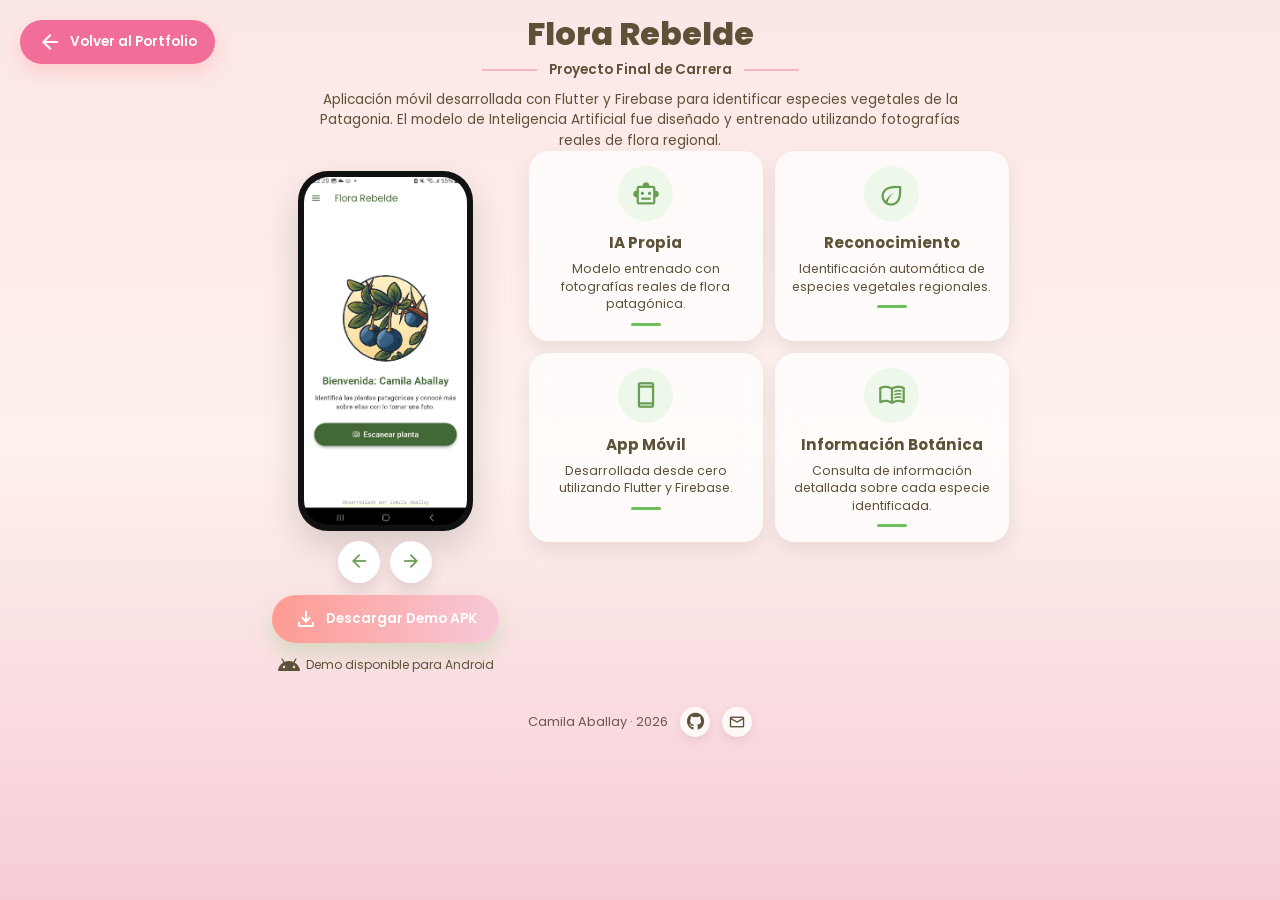
==== flora.html @ e0509511 "Primer commit" ====
<!DOCTYPE html>
<html lang="es">

<head>

    <meta charset="UTF-8">
    <meta name="viewport" content="width=device-width, initial-scale=1.0">

    <title>Flora Rebelde</title>

    <link rel="stylesheet" href="css/flora.css">

    <link rel="icon" type="image/png" href="img/logo-flora.png">

    <link href="https://fonts.googleapis.com/css2?family=Poppins:wght@300;400;500;600;700;800&display=swap" rel="stylesheet">

    <link href="https://fonts.googleapis.com/css2?family=Material+Symbols+Outlined" rel="stylesheet">

    <link rel="stylesheet"
          href="https://cdnjs.cloudflare.com/ajax/libs/font-awesome/6.5.2/css/all.min.css">

    <script defer src="js/flora.js"></script>

</head>

<body>

    <!-- BOTÓN VOLVER -->

    <a href="index.html" class="boton-volver">

        <span class="material-symbols-outlined">
            arrow_back
        </span>

        Volver al Portfolio

    </a>

    <!-- HERO -->

    <section class="hero">

        <h1>

            Flora Rebelde

            <span class="hoja">
            
            </span>

        </h1>

        <div class="subtitulo">

            <span class="linea"></span>

            <p>Proyecto Final de Carrera</p>

            <span class="linea"></span>

        </div>

        <p class="descripcion">

            Aplicación móvil desarrollada con Flutter y Firebase para identificar
            especies vegetales de la Patagonia.

            El modelo de Inteligencia Artificial fue diseñado y entrenado utilizando
            fotografías reales de flora regional.

        </p>

    </section>

    <!-- CONTENIDO -->

    <main class="contenido">

        <!-- TELEFONO -->

        <section class="phone-showcase">

            <div class="phone-frame">

                <img
                    id="slide"
                    src="img/f1.jpg"
                    alt="Captura de pantalla Flora Rebelde">

            </div>

            <div class="slider-buttons">

                <button onclick="anterior()">

                    <span class="material-symbols-outlined">
                        arrow_back
                    </span>

                </button>

                <button onclick="siguiente()">

                    <span class="material-symbols-outlined">
                        arrow_forward
                    </span>

                </button>

            </div>

            <a href="apk/FloraRebelde.apk"
               class="boton-demo"
               download>

                <span class="material-symbols-outlined">
                    download
                </span>

                Descargar Demo APK

            </a>

            <p class="nota-demo">

                <span class="material-symbols-outlined">
                    android
                </span>

                Demo disponible para Android

            </p>

        </section>

        <!-- FEATURES -->

        <section class="features">

            <div class="feature-card">

                <div class="icon-circle">

                    <span class="material-symbols-outlined">
                        smart_toy
                    </span>

                </div>

                <h3>IA Propia</h3>

                <p>

                    Modelo entrenado con fotografías reales de flora
                    patagónica.

                </p>

                <div class="mini-linea"></div>

            </div>

            <div class="feature-card">

                <div class="icon-circle">

                    <span class="material-symbols-outlined">
                        eco
                    </span>

                </div>

                <h3>Reconocimiento</h3>

                <p>

                    Identificación automática de especies vegetales
                    regionales.

                </p>

                <div class="mini-linea"></div>

            </div>

            <div class="feature-card">

                <div class="icon-circle">

                    <span class="material-symbols-outlined">
                        smartphone
                    </span>

                </div>

                <h3>App Móvil</h3>

                <p>

                    Desarrollada desde cero utilizando Flutter y Firebase.

                </p>

                <div class="mini-linea"></div>

            </div>

            <div class="feature-card">

                <div class="icon-circle">

                    <span class="material-symbols-outlined">
                        menu_book
                    </span>

                </div>

                <h3>Información Botánica</h3>

                <p>

                    Consulta de información detallada sobre cada especie
                    identificada.

                </p>

                <div class="mini-linea"></div>

            </div>

        </section>

    </main>

    <!-- FOOTER -->

    <footer class="footer">

        <span class="footer-text">
            Camila Aballay · 2026
        </span>

        <a href="https://github.com/TU_USUARIO/FloraRebelde"
           target="_blank"
           rel="noopener noreferrer"
           aria-label="GitHub">

            <i class="fa-brands fa-github"></i>

        </a>

        <a href="mailto:tuemail@gmail.com"
           aria-label="Contacto">

            <span class="material-symbols-outlined">
                mail
            </span>

        </a>

    </footer>

</body>

</html>
---- css/flora.css ----
*{
    margin:0;
    padding:0;
    box-sizing:border-box;
}
body{
    font-family:'Poppins',sans-serif;

    background:linear-gradient(
     180deg,
    #FCE7E7 0%,
    #FDF1EC 50%,
    #F7CCD7 100%
    );

    color:#5D5138;

    min-height:100vh;

    padding:10px 30px;
}

/* BOTON VOLVER */

.boton-volver{
    position:fixed;
    top:20px;
    left:20px;

    display:flex;
    align-items:center;
    gap:8px;

    padding:10px 18px;

    border-radius:999px;

    
    background:#F06E97;
    color:white;

    text-decoration:none;
    font-weight:600;
    font-size:.85rem;

    box-shadow:0 8px 20px rgba(250,128,114,.25);

    transition:.3s;
    z-index:999;
}

.boton-volver:hover{
    transform:translateY(-3px);
}

/* HERO */

.hero{
    text-align:center;
    max-width:850px;
    margin:0 auto 20px;
}

.hero h1{
    font-size:2rem;
    font-weight:800;
    margin-bottom:2px;
}
.subtitulo{
    display:flex;
    justify-content:center;
    align-items:center;
    gap:12px;

    margin-bottom:10px;
}

.linea{
    width:55px;
    height:2px;
    background:#F4B7C8;
}

.subtitulo p{
    font-size:.85rem;
    font-weight:600;
}

.descripcion{
    max-width:650px;
    margin:auto;

    font-size:.85rem;
    line-height:1.5;
}

/* CONTENIDO */

.contenido{
    max-width:1050px;

    margin: 0 auto;

    display:flex;
    justify-content:center;
    align-items:flex-start;

    gap:30px;
}

/* TELEFONO */

.phone-showcase{
    display:flex;
    flex-direction:column;
    align-items:center;
}

.phone-frame{
    width:175px;
    height:360px;

    background:#111;

    border-radius:30px;

    padding:6px;

    overflow:hidden;

    box-shadow:
    0 15px 35px rgba(0,0,0,.15);
}
.phone-frame img{
    width:100%;
    height:100%;

    object-fit:cover;

    border-radius:25px;
}

/* SLIDER */

.slider-buttons{
    display:flex;
    gap:10px;

    margin-top:10px;
}

.slider-buttons button{
    width:42px;
    height:42px;

    border:none;
    border-radius:50%;

    background:white;

    cursor:pointer;

    box-shadow:
    0 8px 15px rgba(0,0,0,.10);

    transition:.3s;
}

.slider-buttons button:hover{
    transform:translateY(-3px);
}

.slider-buttons .material-symbols-outlined{
    font-size:22px;
    color:#6A9D54;
}

/* APK */

.boton-demo{
    margin-top:12px;

    display:flex;
    align-items:center;
    gap:8px;

    padding:12px 22px;

    border-radius:999px;

    background: linear-gradient(90deg,
    #FF9A92,
    #F7C9D8);

    color:white;

    text-decoration:none;
    font-weight:600;
    font-size:0.85rem;

    box-shadow:
    0 10px 20px rgba(109,192,92,.25);

    transition:1.3s;
}

.boton-demo:hover{
    transform:translateY(-3px);
}

.nota-demo{
    margin-top:10px;
    margin-bottom: 30px;
    display:flex;
    align-items:center;
    gap:5px;

    font-size:.75rem;
}

/* INFO */

.info-links{
    margin-top:15px;

    display:flex;
    justify-content:center;
    align-items:center;

    gap:10px;

    flex-wrap:wrap;
}

.info-links a,
.autor{
    display:flex;
    align-items:center;
    gap:8px;

    background:rgba(255,255,255,.75);

    padding:8px 12px;

    border-radius:999px;

    text-decoration:none;
    color:#5D5138;

    box-shadow:
    0 5px 12px rgba(0,0,0,.08);
}

.autor div{
    display:flex;
    flex-direction:column;
}

.autor small{
    font-size:.65rem;
    opacity:.7;
}

/* FEATURES */

.features{
    width:480px;

    display:grid;
    grid-template-columns:repeat(2,1fr);

    gap:12px;

    margin-top:-20px;
}

.feature-card{
    background:rgba(255,255,255,.75);

    backdrop-filter:blur(10px);

    border-radius:20px;

    padding:15px;

    text-align:center;

    box-shadow:
    0 8px 20px rgba(0,0,0,.08);

    transition:.3s;
}

.feature-card:hover{
    transform:translateY(-4px);
}

.icon-circle{
    width:55px;
    height:55px;

    margin:0 auto 10px;

    border-radius:50%;

    background:#EEF8EA;

    display:flex;
    justify-content:center;
    align-items:center;
}

.icon-circle .material-symbols-outlined{
    font-size:28px;
    color:#6A9D54;
}

.feature-card h3{
    font-size:.95rem;
    margin-bottom:6px;
}

.feature-card p{
    font-size:.78rem;
    line-height:1.4;
}

.mini-linea{
    width:30px;
    height:3px;

    background:#6DC05C;

    margin:10px auto 0;

    border-radius:50px;
}

/* RESPONSIVE */

@media(max-width:950px){

    .contenido{
        flex-direction:column;
    }

    .features{
        width:100%;
        max-width:550px;
    }
}

@media(max-width:700px){

    .boton-volver{
        position:static;
        display:inline-flex;
        margin-bottom:15px;
    }

    .hero h1{
        font-size:2rem;
    }

    .features{
        grid-template-columns:1fr;
    }

    .phone-frame{
        width:180px;
        height:370px;
    }
}
/* FOOTER */
.footer{
   
    
    bottom:15px;
    left:0;

    width:100%;

    display:flex;
    justify-content:center;
    align-items:center;

    gap:12px;

    font-size:.8rem;

    color:#6A5A50;
}

/* Línea decorativa */

.footer::before{

content:"";

    position:absolute;

    top:-25px;

    left:50%;

    transform:translateX(-50%);

    width:350px;

    height:1px;

    background:linear-gradient(
        90deg,
        transparent,
        #F4B7C8,
        #F06E97,
        #F4B7C8,
        transparent
    );
}

.footer a{
    width:30px;
    height:30px;

    display:flex;
    align-items:center;
    justify-content:center;

    border-radius:50%;

    background:rgba(255,255,255,.8);

    color:#5D5138;

    text-decoration:none;

    box-shadow:
    0 4px 10px rgba(0,0,0,.08);
}

.footer .material-symbols-outlined,
.footer i{
    font-size:18px;
}
/* TABLET */

@media (max-width:950px){

    body{
        overflow:auto;
        padding:20px;
    }

    .contenido{
        flex-direction:column;
        align-items:center;
        gap:25px;
    }

    .features{
        width:100%;
        max-width:550px;

        margin-top:0;
    }

    .footer{
        position:static;
        margin:30px 0;
    }

    .boton-volver{
        position:static;
        display:inline-flex;
        margin-bottom:20px;
    }
}

/* CELULARES */

@media (max-width:600px){

    .hero h1{
        font-size:1.8rem;
    }

    .descripcion{
        font-size:.8rem;
    }

    .linea{
        width:35px;
    }

    .phone-frame{
        width:160px;
        height:330px;
    }

    .features{
        grid-template-columns:1fr;
        max-width:350px;
    }

    .feature-card{
        padding:14px;
    }

    .footer{
        flex-wrap:wrap;
        text-align:center;
        gap:8px;
    }
}
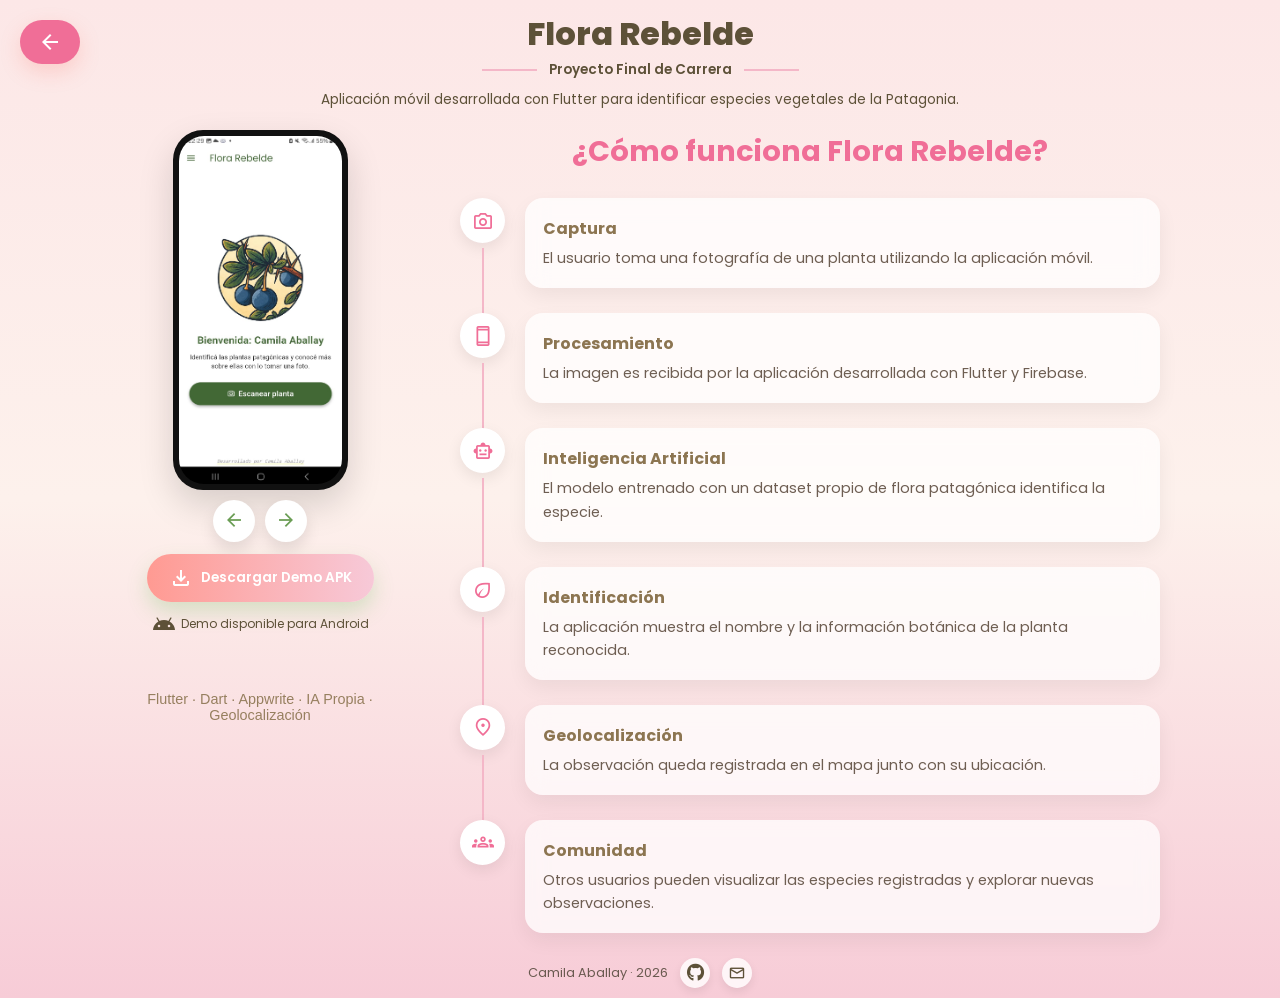
==== commit 7137e52f: "modificación del interfaz para computadora y celular" ====
--- a/flora.html
+++ b/flora.html
@@ -28,14 +28,10 @@
     <!-- BOTÓN VOLVER -->
 
     <a href="index.html" class="boton-volver">
-
-        <span class="material-symbols-outlined">
-            arrow_back
-        </span>
-
-        Volver al Portfolio
-
-    </a>
+    <span class="material-symbols-outlined">
+        arrow_back
+    </span>
+</a>
 
     <!-- HERO -->
 
@@ -63,11 +59,8 @@
 
         <p class="descripcion">
 
-            Aplicación móvil desarrollada con Flutter y Firebase para identificar
+            Aplicación móvil desarrollada con Flutter para identificar
             especies vegetales de la Patagonia.
-
-            El modelo de Inteligencia Artificial fue diseñado y entrenado utilizando
-            fotografías reales de flora regional.
 
         </p>
 
@@ -131,108 +124,134 @@
                 Demo disponible para Android
 
             </p>
-
+ <section class="tecnologias">
+      <p class="stack-inline">
+         Flutter · Dart · Appwrite · IA Propia · Geolocalización
+      </p>
+   </section>
         </section>
 
-        <!-- FEATURES -->
-
-        <section class="features">
-
-            <div class="feature-card">
-
-                <div class="icon-circle">
-
-                    <span class="material-symbols-outlined">
-                        smart_toy
-                    </span>
-
-                </div>
-
-                <h3>IA Propia</h3>
-
-                <p>
-
-                    Modelo entrenado con fotografías reales de flora
-                    patagónica.
-
-                </p>
-
-                <div class="mini-linea"></div>
-
-            </div>
-
-            <div class="feature-card">
-
-                <div class="icon-circle">
-
-                    <span class="material-symbols-outlined">
-                        eco
-                    </span>
-
-                </div>
-
-                <h3>Reconocimiento</h3>
-
-                <p>
-
-                    Identificación automática de especies vegetales
-                    regionales.
-
-                </p>
-
-                <div class="mini-linea"></div>
-
-            </div>
-
-            <div class="feature-card">
-
-                <div class="icon-circle">
-
-                    <span class="material-symbols-outlined">
-                        smartphone
-                    </span>
-
-                </div>
-
-                <h3>App Móvil</h3>
-
-                <p>
-
-                    Desarrollada desde cero utilizando Flutter y Firebase.
-
-                </p>
-
-                <div class="mini-linea"></div>
-
-            </div>
-
-            <div class="feature-card">
-
-                <div class="icon-circle">
-
-                    <span class="material-symbols-outlined">
-                        menu_book
-                    </span>
-
-                </div>
-
-                <h3>Información Botánica</h3>
-
-                <p>
-
-                    Consulta de información detallada sobre cada especie
-                    identificada.
-
-                </p>
-
-                <div class="mini-linea"></div>
-
-            </div>
-
-        </section>
+      
+
+
+
+
+   <section class="timeline">
+
+    <h2>¿Cómo funciona Flora Rebelde?</h2>
+
+    <div class="timeline-item">
+
+        <div class="timeline-icon">
+            <span class="material-symbols-outlined">
+                photo_camera
+            </span>
+        </div>
+
+        <div class="timeline-content">
+            <h3>Captura</h3>
+            <p>
+                El usuario toma una fotografía de una planta
+                utilizando la aplicación móvil.
+            </p>
+        </div>
+
+    </div>
+
+    <div class="timeline-item">
+
+        <div class="timeline-icon">
+            <span class="material-symbols-outlined">
+                smartphone
+            </span>
+        </div>
+
+        <div class="timeline-content">
+            <h3>Procesamiento</h3>
+            <p>
+                La imagen es recibida por la aplicación
+                desarrollada con Flutter y Firebase.
+            </p>
+        </div>
+
+    </div>
+
+    <div class="timeline-item">
+
+        <div class="timeline-icon">
+            <span class="material-symbols-outlined">
+                smart_toy
+            </span>
+        </div>
+
+        <div class="timeline-content">
+            <h3>Inteligencia Artificial</h3>
+            <p>
+                El modelo entrenado con un dataset propio
+                de flora patagónica identifica la especie.
+            </p>
+        </div>
+
+    </div>
+
+    <div class="timeline-item">
+
+        <div class="timeline-icon">
+            <span class="material-symbols-outlined">
+                eco
+            </span>
+        </div>
+
+        <div class="timeline-content">
+            <h3>Identificación</h3>
+            <p>
+                La aplicación muestra el nombre y la información
+                botánica de la planta reconocida.
+            </p>
+        </div>
+
+    </div>
+
+    <div class="timeline-item">
+
+        <div class="timeline-icon">
+            <span class="material-symbols-outlined">
+                location_on
+            </span>
+        </div>
+
+        <div class="timeline-content">
+            <h3>Geolocalización</h3>
+            <p>
+                La observación queda registrada en el mapa
+                junto con su ubicación.
+            </p>
+        </div>
+
+    </div>
+
+    <div class="timeline-item">
+
+        <div class="timeline-icon">
+            <span class="material-symbols-outlined">
+                groups
+            </span>
+        </div>
+
+        <div class="timeline-content">
+            <h3>Comunidad</h3>
+            <p>
+                Otros usuarios pueden visualizar las especies
+                registradas y explorar nuevas observaciones.
+            </p>
+        </div>
+
+    </div>
+
+</section>
 
     </main>
-
+    
     <!-- FOOTER -->
 
     <footer class="footer">
--- a/css/flora.css
+++ b/css/flora.css
@@ -97,15 +97,12 @@
 /* CONTENIDO */
 
 .contenido{
-    max-width:1050px;
-
-    margin: 0 auto;
-
-    display:flex;
+    
+    display:flex;
+    align-items:flex-start;
     justify-content:center;
-    align-items:flex-start;
-
-    gap:30px;
+    gap:60px;
+    
 }
 
 /* TELEFONO */
@@ -114,6 +111,9 @@
     display:flex;
     flex-direction:column;
     align-items:center;
+
+    width:280px;
+    flex-shrink:0;
 }
 
 .phone-frame{
@@ -139,7 +139,10 @@
 
     border-radius:25px;
 }
-
+ .tecnologias{
+  text-align:center;
+    margin:15px auto 25px;
+ }
 /* SLIDER */
 
 .slider-buttons{
@@ -443,6 +446,133 @@
 .footer i{
     font-size:18px;
 }
+/* TECNOLOGÍAS */
+
+.stack-inline{
+
+    text-align:center;
+
+    margin-top:10px;
+    margin-bottom:25px;
+
+    font-size:.9rem;
+
+    font-weight:500;
+
+    color:#8C7551;
+
+    opacity:.9;
+}
+
+/* TIMELINE */
+
+.timeline{
+
+
+    flex:1;
+    max-width:700px;
+    margin:0;
+
+}
+
+.timeline h2{
+
+    text-align:center;
+
+    margin-bottom:25px;
+
+    color:#F06E97;
+
+    font-size:1.8rem;
+}
+
+.timeline-item{
+
+    position:relative;
+
+    display:flex;
+
+    gap:20px;
+
+    margin-bottom:25px;
+}
+
+.timeline-item::before{
+
+    content:"";
+
+    position:absolute;
+
+    left:22px;
+    top:50px;
+
+    width:2px;
+    height:100%;
+
+    background:#F4B7C8;
+}
+
+.timeline-item:last-child::before{
+    display:none;
+}
+
+.timeline-icon{
+
+    min-width:45px;
+    height:45px;
+
+    border-radius:50%;
+
+    background:white;
+
+    display:flex;
+    justify-content:center;
+    align-items:center;
+
+    box-shadow:
+    0 5px 15px rgba(0,0,0,.08);
+}
+
+.timeline-icon .material-symbols-outlined{
+
+    font-size:22px;
+
+    color:#F06E97;
+}
+
+.timeline-content{
+
+    flex:1;
+
+    background:rgba(255,255,255,.75);
+
+    backdrop-filter:blur(10px);
+
+    padding:18px;
+
+    border-radius:18px;
+
+    box-shadow:
+    0 8px 20px rgba(0,0,0,.06);
+}
+
+.timeline-content h3{
+
+    margin-bottom:6px;
+
+    color:#8C7551;
+
+    font-size:1rem;
+}
+
+.timeline-content p{
+
+    font-size:.9rem;
+
+    line-height:1.6;
+
+    color:#6E5E52;
+}
 /* TABLET */
 
 @media (max-width:950px){
@@ -478,14 +608,30 @@
 }
 
 /* CELULARES */
+/* CELULARES */
 
 @media (max-width:600px){
 
+    body{
+        padding:15px;
+    }
+
+    .boton-volver{
+        position:static;
+        display:inline-flex;
+        margin-bottom:15px;
+    }
+
+    .hero{
+        margin-bottom:20px;
+    }
+
     .hero h1{
-        font-size:1.8rem;
-    }
-
-    .descripcion{
+        font-size:2.2rem;
+        line-height:1.1;
+    }
+
+    .subtitulo p{
         font-size:.8rem;
     }
 
@@ -493,23 +639,197 @@
         width:35px;
     }
 
+    .descripcion{
+        max-width:320px;
+        margin:auto;
+
+        font-size:.9rem;
+        line-height:1.6;
+    }
+
+    .contenido{
+        gap:20px;
+    }
+
+    /* TELEFONO */
+
+    .phone-showcase{
+
+      
+
+        padding:12px;
+
+        border-radius:25px;
+
+        display:flex;
+        flex-direction:column;
+       align-items:center;
+    }
+
     .phone-frame{
-        width:160px;
-        height:330px;
-    }
-
-    .features{
-        grid-template-columns:1fr;
-        max-width:350px;
-    }
-
-    .feature-card{
+        width:200px;
+        height:410px;
+    }
+
+    /* SLIDER */
+
+    .slider-buttons{
+        margin-top:12px;
+    }
+
+    .slider-buttons button{
+        width:45px;
+        height:45px;
+    }
+
+    /* BOTON APK */
+
+    .boton-demo{
+
+        width:100%;
+        max-width:280px;
+
+        justify-content:center;
+
         padding:14px;
-    }
-
-    .footer{
-        flex-wrap:wrap;
+
+        font-size:.9rem;
+
+        transition:.2s;
+    }
+
+    .boton-demo:active{
+        transform:scale(.97);
+    }
+
+    .nota-demo{
+        margin-top:10px;
+        margin-bottom:4px;
+       
         text-align:center;
-        gap:8px;
-    }
-}+    }
+    .timeline{
+
+    max-width:650px;
+    margin:0px auto 20px;
+}
+
+.timeline h2{
+
+    text-align:center;
+
+    margin-bottom:12px;
+
+    color:#F06E97;
+}
+
+.timeline-item{
+
+    position:relative;
+
+    display:flex;
+
+    gap:20px;
+
+    margin-bottom:25px;
+}
+
+.timeline-item::before{
+
+    content:"";
+
+    position:absolute;
+
+    left:22px;
+    top:50px;
+
+    width:2px;
+    height:100%;
+
+    background:#F4B7C8;
+}
+
+.timeline-item:last-child::before{
+    display:none;
+}
+
+.timeline-icon{
+
+    min-width:45px;
+    height:45px;
+
+    border-radius:50%;
+
+    background:white;
+
+    display:flex;
+    justify-content:center;
+    align-items:center;
+
+    box-shadow:
+    0 5px 15px rgba(0,0,0,.08);
+}
+
+.timeline-icon .material-symbols-outlined{
+
+    color:#F06E97;
+}
+
+.timeline-content{
+
+    flex:1;
+
+    background:rgba(255,255,255,.65);
+
+    padding:15px;
+
+    border-radius:16px;
+}
+
+.timeline-content h3{
+
+    margin-bottom:5px;
+
+    color:#8C7551;
+}
+
+.timeline-content p{
+
+    font-size:.9rem;
+
+    line-height:1.5;
+}
+.stack-inline{
+
+    text-align:center;
+
+    margin-top:4px;
+    margin-bottom:12px;
+
+    font-size:.85rem;
+
+    color:#8C7551;
+
+    opacity:.85;
+}
+.boton-volver{
+
+    position:fixed;
+
+    top:15px;
+    left:15px;
+
+    width:45px;
+    height:45px;
+
+    padding:0;
+
+    justify-content:center;
+
+    border-radius:50%;
+}
+}
+
+    /* FEATURES */
+
+   
